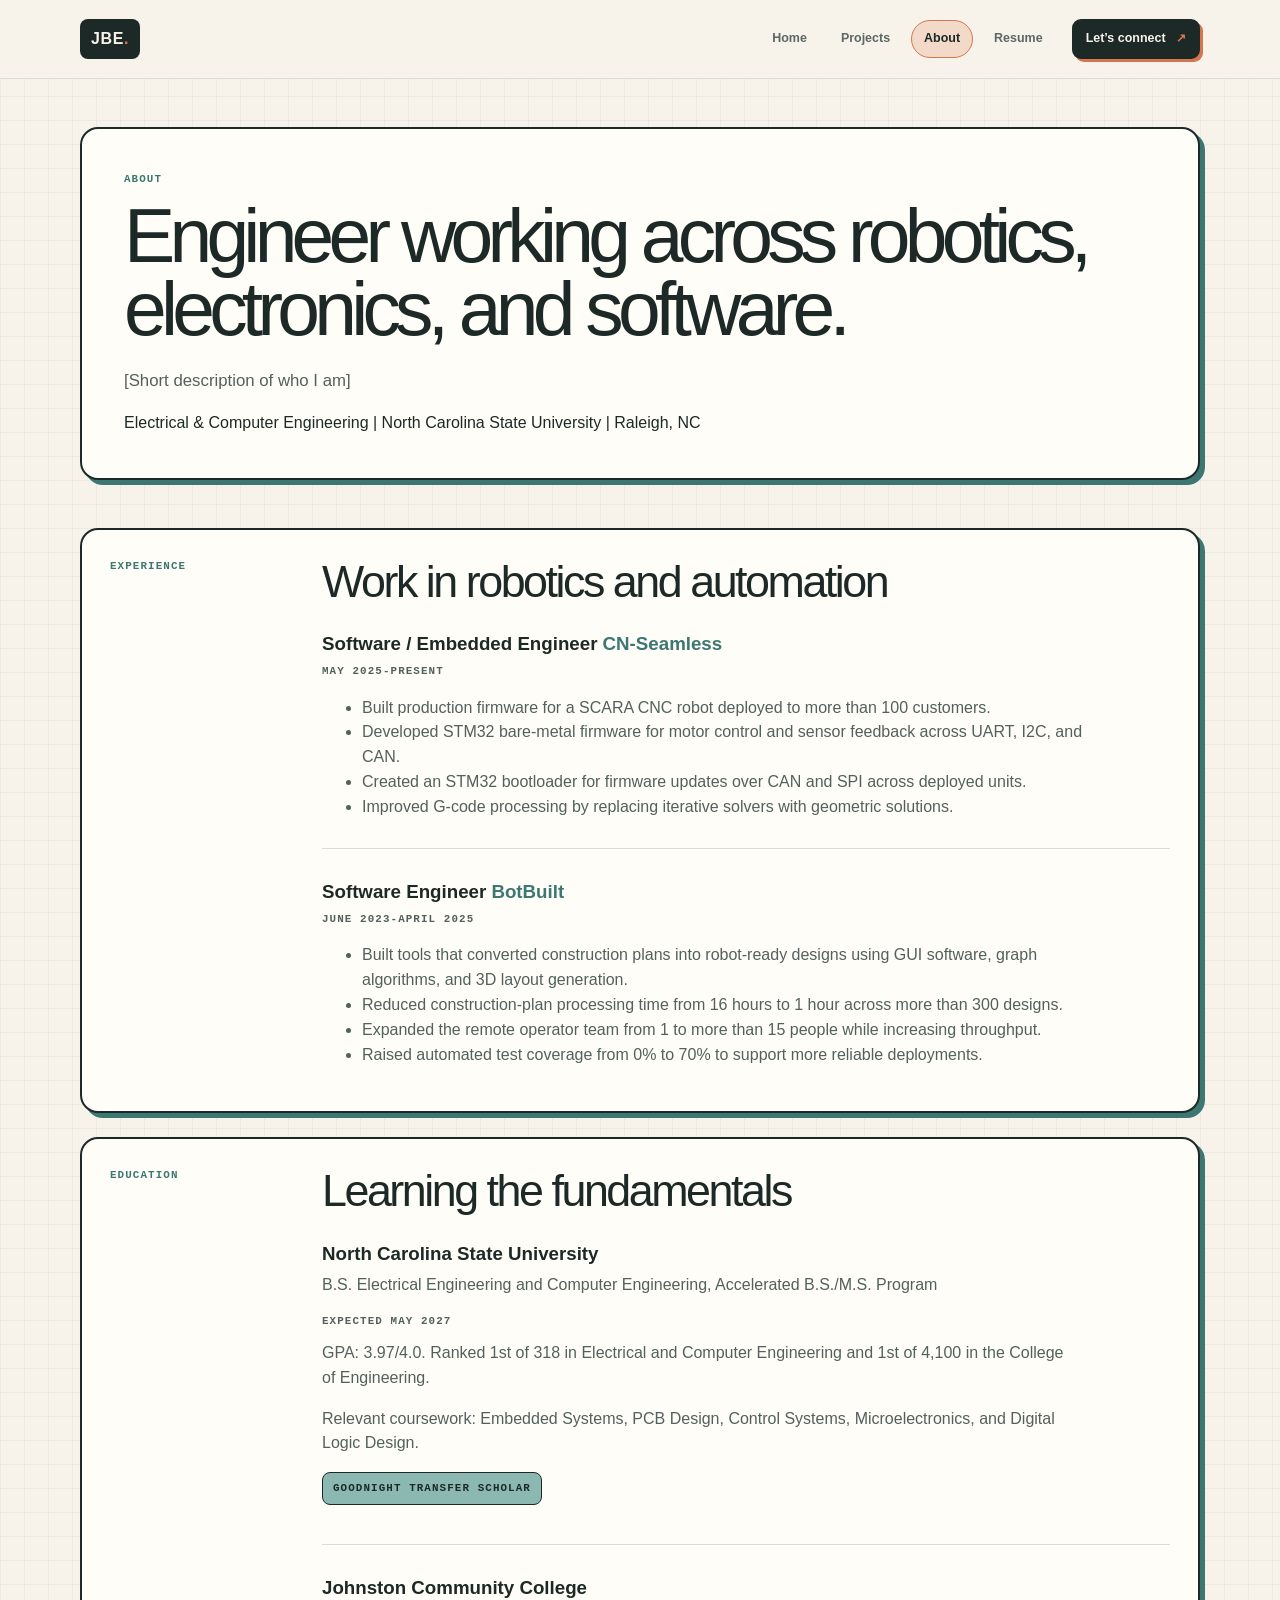
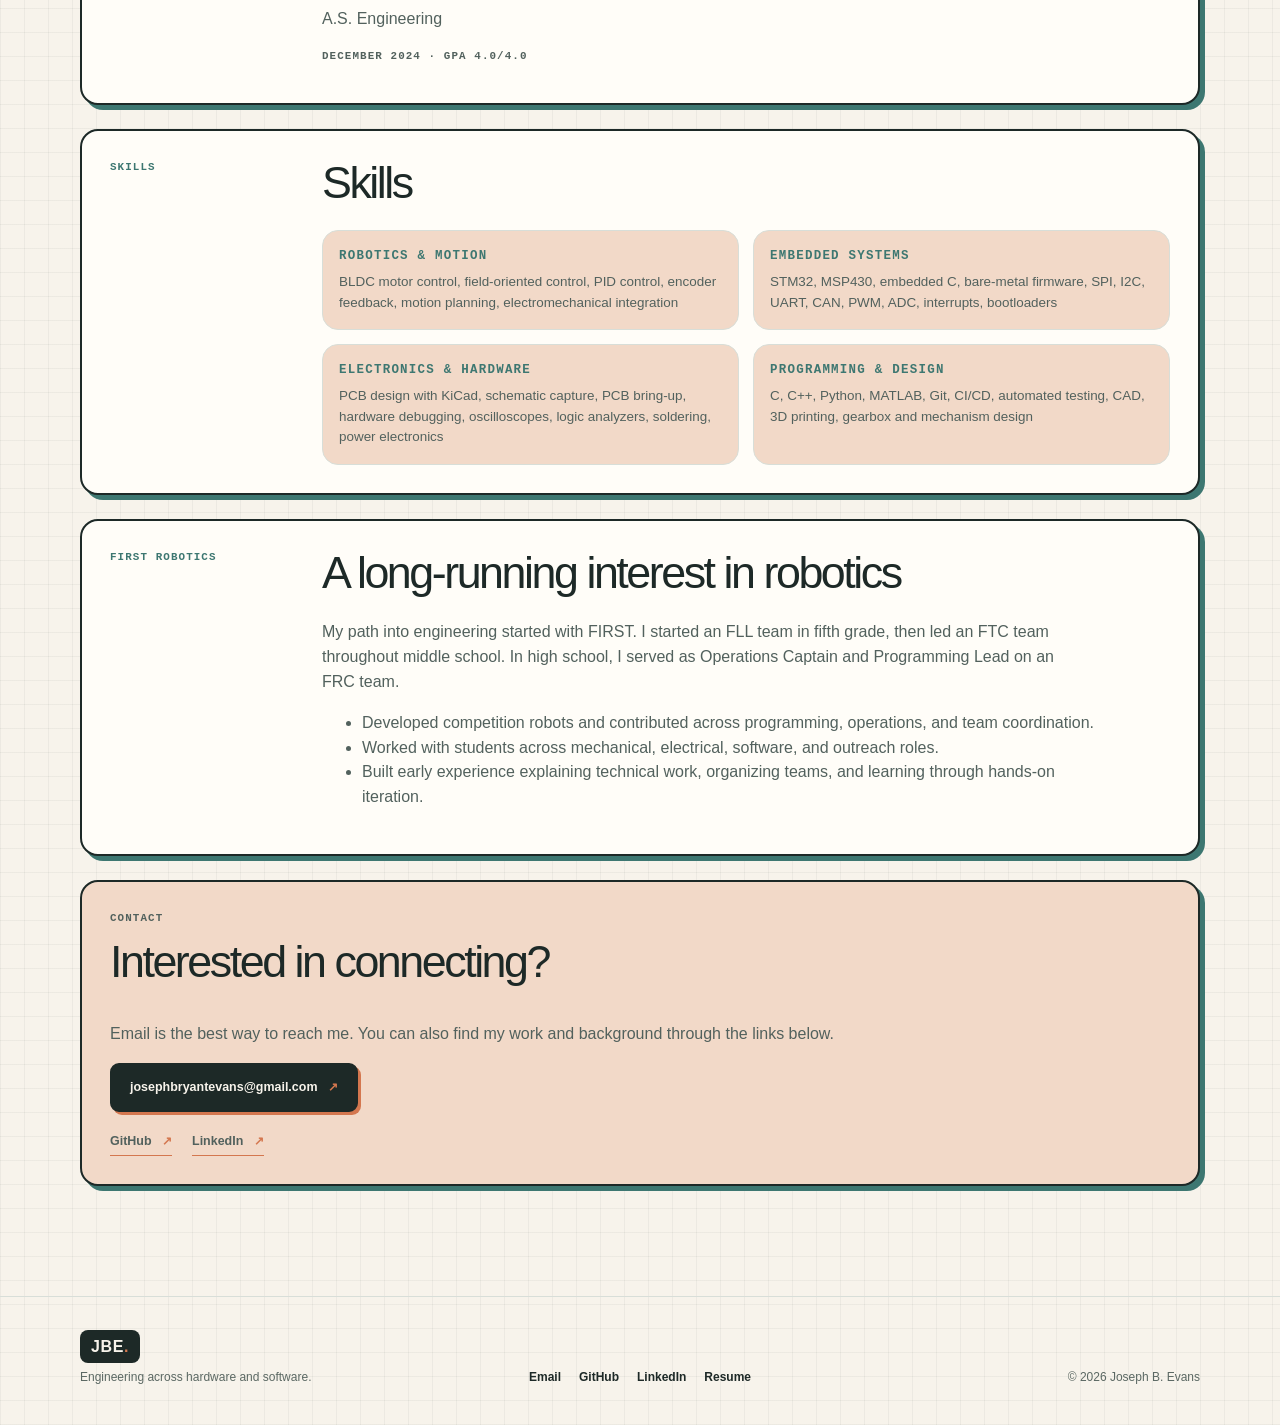
==== about.html @ 716dc521 "Portfolio website set up (minimal content)" ====
<!doctype html>
<html lang="en">
<head><meta charset="utf-8"><meta name="viewport" content="width=device-width, initial-scale=1"><meta name="description" content="About Joseph B. Evans, an engineer working across robotics, embedded systems, and electronics."><title>About | Joseph B. Evans</title><link rel="stylesheet" href="style.css"></head>
<body>
  <header class="site-header"><div class="container nav-wrap"><a class="wordmark" href="index.html">JBE<span>.</span></a><nav id="site-nav" class="site-nav"><a href="index.html">Home</a><a href="projects.html">Projects</a><a class="active" href="about.html">About</a><a href="resume.html">Resume</a><a class="nav-cta" href="about.html#contact">Let’s connect <span>↗</span></a></nav></div></header>
  <main>
    <section class="page-intro container about-header"><p class="page-label">About</p><h1>Engineer working across robotics, electronics, and software.</h1><p class="lede">[Short description of who I am]</p><div class="about-header-meta"><span>Electrical &amp; Computer Engineering  |  </span> North Carolina State University  |  <span> </span><span> Raleigh, NC </span></div></section>
    <section class="container about-layout">
      <section class="about-block about-experience"><div class="block-label">Experience</div><div><h2>Work in robotics and automation</h2><article><h3>Software / Embedded Engineer <span>CN-Seamless</span></h3><p class="block-date">May 2025-present</p><ul><li>Built production firmware for a SCARA CNC robot deployed to more than 100 customers.</li><li>Developed STM32 bare-metal firmware for motor control and sensor feedback across UART, I2C, and CAN.</li><li>Created an STM32 bootloader for firmware updates over CAN and SPI across deployed units.</li><li>Improved G-code processing by replacing iterative solvers with geometric solutions.</li></ul></article><article><h3>Software Engineer <span>BotBuilt</span></h3><p class="block-date">June 2023-April 2025</p><ul><li>Built tools that converted construction plans into robot-ready designs using GUI software, graph algorithms, and 3D layout generation.</li><li>Reduced construction-plan processing time from 16 hours to 1 hour across more than 300 designs.</li><li>Expanded the remote operator team from 1 to more than 15 people while increasing throughput.</li><li>Raised automated test coverage from 0% to 70% to support more reliable deployments.</li></ul></article></div></section>
      <section class="about-block about-education"><div class="block-label">Education</div><div><h2>Learning the fundamentals</h2><article><h3>North Carolina State University</h3><p>B.S. Electrical Engineering and Computer Engineering, Accelerated B.S./M.S. Program</p><p class="block-date">Expected May 2027</p><p>GPA: 3.97/4.0. Ranked 1st of 318 in Electrical and Computer Engineering and 1st of 4,100 in the College of Engineering.</p><p>Relevant coursework: Embedded Systems, PCB Design, Control Systems, Microelectronics, and Digital Logic Design.</p><p class="award-tag">Goodnight Transfer Scholar</p></article><article><h3>Johnston Community College</h3><p>A.S. Engineering</p><p class="block-date">December 2024 · GPA 4.0/4.0</p></article></div></section>
      <section class="about-block about-skills"><div class="block-label">Skills</div><div><h2>Skills</h2><div class="skill-groups"><div><h3>Robotics &amp; motion</h3><p>BLDC motor control, field-oriented control, PID control, encoder feedback, motion planning, electromechanical integration</p></div><div><h3>Embedded systems</h3><p>STM32, MSP430, embedded C, bare-metal firmware, SPI, I2C, UART, CAN, PWM, ADC, interrupts, bootloaders</p></div><div><h3>Electronics &amp; hardware</h3><p>PCB design with KiCad, schematic capture, PCB bring-up, hardware debugging, oscilloscopes, logic analyzers, soldering, power electronics</p></div><div><h3>Programming &amp; design</h3><p>C, C++, Python, MATLAB, Git, CI/CD, automated testing, CAD, 3D printing, gearbox and mechanism design</p></div></div></div></section>
      <section class="about-block about-first"><div class="block-label">FIRST Robotics</div><div><h2>A long-running interest in robotics</h2><p>My path into engineering started with FIRST. I started an FLL team in fifth grade, then led an FTC team throughout middle school. In high school, I served as Operations Captain and Programming Lead on an FRC team.</p><ul><li>Developed competition robots and contributed across programming, operations, and team coordination.</li><li>Worked with students across mechanical, electrical, software, and outreach roles.</li><li>Built early experience explaining technical work, organizing teams, and learning through hands-on iteration.</li></ul></div></section>
      <section class="contact-panel about-contact" id="contact"><p class="section-kicker">Contact</p><h2>Interested in connecting?</h2><p>Email is the best way to reach me. You can also find my work and background through the links below.</p><a class="button button-dark" href="mailto:josephbryantevans@gmail.com">josephbryantevans@gmail.com <span>↗</span></a><p class="contact-links"><a class="text-link" href="https://github.com/" rel="noreferrer">GitHub <span>↗</span></a><a class="text-link" href="https://www.linkedin.com/" rel="noreferrer">LinkedIn <span>↗</span></a></p></section>
    </section>
  </main>
  <footer class="site-footer"><div class="container footer-grid"><div><a class="wordmark" href="index.html">JBE<span>.</span></a><p>Engineering across hardware and software.</p></div><div class="footer-links"><a href="mailto:josephbryantevans@gmail.com">Email</a><a href="https://github.com/" rel="noreferrer">GitHub</a><a href="https://www.linkedin.com/" rel="noreferrer">LinkedIn</a><a href="resume.html">Resume</a></div><p class="copyright">© 2026 Joseph B. Evans</p></div></footer>
</body></html>
---- style.css ----
:root {
  --cream: #f7f3eb;
  --paper: #fffdf8;
  --ink: #1d2927;
  --muted: #5b6863;
  --line: #d8ded8;
  --orange: #d4774f;
  --orange-light: #f2d9c8;
  --turquoise: #8bb9b1;
  --turquoise-dark: #3d7771;
  --sans: "Helvetica Neue", Helvetica, Arial, sans-serif;
  --serif: Georgia, "Times New Roman", serif;
}

* { box-sizing: border-box; }
html { scroll-behavior: smooth; }
body {
  margin: 0;
  background: var(--cream);
  background-image:
    linear-gradient(rgba(107,119,114,.08) 1px, transparent 1px),
    linear-gradient(90deg, rgba(107,119,114,.08) 1px, transparent 1px);
  background-size: 24px 24px;
  color: var(--ink);
  font-family: var(--sans);
  line-height: 1.55;
}
a { color: inherit; text-decoration: none; }
img { display: block; max-width: 100%; }
.container { width: min(1120px, calc(100% - 48px)); margin: 0 auto; }

.site-header {
  border-bottom: 1px solid var(--line);
  background: var(--cream);
}
.nav-wrap {
  min-height: 78px;
  display: flex;
  align-items: center;
  justify-content: space-between;
}
.wordmark {
  background: var(--ink);
  border-radius: 8px;
  color: var(--cream);
  font-size: 1rem;
  font-weight: 800;
  letter-spacing: .04em;
  padding: 8px 11px;
}
.wordmark span { color: var(--orange); }
.site-nav { display: flex; align-items: center; gap: 8px; }
.site-nav a {
  color: var(--muted);
  border: 1px solid transparent;
  border-radius: 999px;
  font-size: .78rem;
  font-weight: 700;
  padding: 8px 12px;
}
.site-nav a:hover,
.site-nav .active {
  background: var(--orange-light);
  border-color: var(--orange);
  color: var(--ink);
}
.site-nav .nav-cta {
  background: var(--ink);
  border: 2px solid var(--ink);
  border-radius: 9px;
  color: var(--cream);
  box-shadow: 3px 3px 0 var(--orange);
  margin-left: 8px;
}
.nav-cta span,
.text-link span,
.button span { color: var(--orange); margin-left: 7px; }

h1, h2, h3, p { margin-top: 0; }
h1 {
  font-size: clamp(3rem, 6vw, 5.2rem);
  font-weight: 400;
  letter-spacing: -.075em;
  line-height: .96;
  margin-bottom: 22px;
}
h1 em {
  color: var(--orange);
  font-family: var(--serif);
  font-style: normal;
  font-weight: 700;
  letter-spacing: -.035em;
  margin-inline: .02em;
}
h2 {
  font-size: clamp(1.8rem, 3.5vw, 3rem);
  font-weight: 400;
  letter-spacing: -.055em;
  line-height: 1.05;
}
.lede { color: var(--muted); font-size: 1.05rem; max-width: 650px; }
.section-kicker,
.page-label,
.card-meta,
.visual-note,
.block-label,
.case-meta strong,
.block-date {
  color: var(--turquoise-dark);
  font-family: "Courier New", Courier, monospace;
  font-size: .68rem;
  font-weight: 700;
  letter-spacing: .1em;
  text-transform: uppercase;
}

.hero-reference {
  min-height: 0;
  display: flex;
  align-items: center;
  padding: 64px 0;
}
.hero-reference-content {
  display: grid;
  grid-template-columns: minmax(0, 1.08fr) minmax(320px, .92fr);
  gap: 7%;
  align-items: center;
}
.hero-reference-kicker {
  color: var(--muted);
  font-family: "Courier New", Courier, monospace;
  font-size: .68rem;
  font-weight: 700;
  letter-spacing: .1em;
  margin-bottom: 18px;
  text-transform: uppercase;
}
.status-dot {
  display: inline-block;
  width: 7px;
  height: 7px;
  margin-right: 8px;
  border-radius: 50%;
  background: var(--turquoise-dark);
}
.hero-reference h1 {
  max-width: 760px;
  font-size: clamp(3.4rem, 6.4vw, 5.8rem);
}
.hero-role {
  color: var(--orange);
  font-family: var(--serif);
  font-size: clamp(1.6rem, 3vw, 2.5rem);
  font-weight: 700;
  margin: -8px 0 18px;
}
.hero-reference-lede { color: var(--muted); max-width: 650px; }
.hero-reference-media {
  background: var(--paper);
  border: 2px solid var(--ink);
  border-radius: 18px;
  box-shadow: 6px 6px 0 var(--orange);
  height: 300px;
  width: 100%;
  max-width: 300px;
  justify-self: start;
  overflow: hidden;
  padding: 10px;
}
.hero-profile-photo img {
  width: 100%;
  height: 100%;
  border: 1px solid var(--ink);
  border-radius: 10px;
  object-fit: cover;
  object-position: center;
}
.hero-reference-image {
  width: 100%;
  height: 100%;
  border: 1px solid var(--ink);
  border-radius: 12px;
  object-fit: cover;
  filter: sepia(.12) saturate(.82) contrast(.96) brightness(.97);
}
.hero-actions { display: flex; align-items: center; gap: 24px; margin-top: 30px; }
.button {
  display: inline-block;
  border-radius: 9px;
  font-size: .78rem;
  font-weight: 700;
  padding: 13px 18px;
}
.button-dark {
  background: var(--ink);
  border: 2px solid var(--ink);
  color: var(--cream);
  box-shadow: 3px 3px 0 var(--orange);
}
.text-link {
  border-bottom: 1px solid var(--orange);
  font-size: .78rem;
  font-weight: 700;
  padding-bottom: 4px;
}

.home-overview {
  width: min(1120px, calc(100% - 48px));
  margin: 0 auto 20px;
  padding: 34px 38px;
  background: var(--paper);
  border: 2px solid var(--ink);
  border-radius: 18px;
  box-shadow: 5px 5px 0 var(--turquoise-dark);
}
.home-overview-grid {
  width: 100%;
  display: grid;
  grid-template-columns: 180px 1fr;
  gap: 32px;
  align-items: start;
}
.home-overview-grid > div > p {
  max-width: 760px;
  color: var(--muted);
  margin-bottom: 0;
}
.home-overview-grid .hero-actions {
  margin-top: 22px;
}

.intro-strip {
  background: transparent;
  border-top: 1px solid var(--line);
  border-bottom: 1px solid var(--line);
  border-radius: 0;
  width: min(1120px, calc(100% - 48px));
  margin: 0 auto;
  padding: 48px 0;
  box-shadow: none;
}
.intro-grid {
  display: grid;
  grid-template-columns: .5fr 1.25fr 1fr;
  gap: 44px;
  align-items: start;
}
.intro-grid h2 { font-size: clamp(1.8rem, 3vw, 2.7rem); margin: 0; }
.intro-grid p { color: var(--muted); font-size: 1rem; margin: 0; }
.interest-tags { display: flex; flex-wrap: wrap; gap: 8px; }
.interest-tags span {
  background: var(--paper);
  border: 1px solid var(--ink);
  border-radius: 999px;
  font-family: "Courier New", Courier, monospace;
  font-size: .64rem;
  font-weight: 700;
  padding: 8px 10px;
}

.section { padding: 90px 0; }
.section-heading {
  display: flex;
  align-items: end;
  justify-content: space-between;
  margin-bottom: 28px;
}
.section-heading h2 { margin: 8px 0 0; }
.view-all-button {
  border-radius: 10px;
  padding: 15px 20px;
  font-size: .82rem;
}
.featured {
  background: var(--paper);
  border: 2px solid var(--ink);
  border-radius: 18px;
  box-shadow: 6px 6px 0 var(--orange);
  margin-top: 0;
  padding: 38px;
}
.featured .project-grid {
  display: grid;
  grid-template-columns: 1fr;
  gap: 26px;
}
.featured .project-card {
  display: grid;
  grid-template-columns: minmax(240px, 1.15fr) minmax(260px, .85fr);
  gap: 26px;
  align-items: center;
  min-height: 270px;
  padding: 14px;
}
.featured .project-visual {
  grid-row: 1 / 4;
  height: 240px;
  padding: 0;
  border-radius: 14px;
}
.project-card {
  display: block;
  background: var(--paper);
  border: 2px solid var(--ink);
  border-radius: 16px;
  box-shadow: 4px 4px 0 var(--turquoise-dark);
  padding: 12px;
}
.project-card:hover h3 { color: var(--orange); }
.project-visual {
  height: 260px;
  overflow: hidden;
  position: relative;
  border: 1px solid var(--ink);
  border-radius: 12px;
  background: var(--turquoise);
}
.project-cover-image {
  width: 100%;
  height: 100%;
  object-fit: cover;
  filter: sepia(.12) saturate(.82) contrast(.96) brightness(.97);
}
.card-meta {
  display: flex;
  justify-content: space-between;
  margin: 0;
}
.project-card h3 {
  font-size: 1.5rem;
  letter-spacing: -.04em;
  margin: 10px 0 6px;
}
.project-card h3 span { color: var(--orange); float: right; }
.project-card p { color: var(--muted); font-size: .88rem; margin-bottom: 0; }

.resume-strip {
  background: var(--orange-light);
  border: 2px solid var(--ink);
  border-radius: 18px;
  box-shadow: 6px 6px 0 var(--turquoise-dark);
  margin: 0 24px;
  padding: 38px 0;
}
.resume-grid {
  display: grid;
  grid-template-columns: .55fr 1.45fr auto;
  gap: 30px;
  align-items: center;
}
.about-resume { margin: 0; }
.resume-grid h2 { margin: 0; }
.resume-grid p { color: var(--ink); margin: 0; }

.experience-callout {
  background: transparent;
  color: var(--ink);
  border: 0;
  border-top: 1px solid var(--line);
  border-bottom: 1px solid var(--line);
  border-radius: 0;
  width: min(1120px, calc(100% - 48px));
  margin: 72px auto 0;
  padding: 48px 0;
  box-shadow: none;
}
.callout-grid {
  display: grid;
  grid-template-columns: .5fr 1fr 1.25fr auto;
  gap: 50px;
  align-items: start;
}
.callout-grid .section-kicker { color: var(--turquoise-dark); }
.callout-grid h2 { font-size: clamp(1.8rem, 3vw, 2.7rem); margin: 0; }
.callout-grid p { color: var(--muted); max-width: 700px; margin: 0; }
.callout-grid .text-link { white-space: nowrap; }

.site-footer {
  border-top: 1px solid var(--line);
  padding: 38px 0;
}
.footer-grid {
  display: grid;
  grid-template-columns: 1fr auto 1fr;
  align-items: end;
}
.footer-grid p { color: var(--muted); font-size: .75rem; margin: 8px 0 0; }
.footer-links { display: flex; gap: 18px; }
.footer-links a { font-size: .75rem; font-weight: 700; }
.copyright { text-align: right; }

.page-intro {
  background: var(--paper);
  border: 2px solid var(--ink);
  border-radius: 18px;
  box-shadow: 5px 5px 0 var(--turquoise-dark);
  margin-top: 48px;
  padding: 42px;
}
.page-intro h1 { max-width: none; font-size: clamp(3rem, 6vw, 5.6rem); }
.page-intro .lede { max-width: 760px; }

.project-list-large {
  display: grid;
  grid-template-columns: 1fr;
  gap: 38px;
  padding: 48px 0 110px;
}
.project-list-large .project-card { grid-column: 1 / -1; padding: 14px; }
.project-list-large .project-visual { height: 400px; padding: 0; }
.project-list-large .project-card h3 { font-size: clamp(1.7rem, 3vw, 2.4rem); }

.about-layout { display: grid; gap: 24px; padding: 48px 0 110px; }
.about-block {
  background: var(--paper);
  border: 2px solid var(--ink);
  border-radius: 16px;
  box-shadow: 4px 4px 0 var(--turquoise-dark);
  display: grid;
  grid-template-columns: 180px 1fr;
  gap: 32px;
  padding: 28px;
}
.about-block:nth-child(even) { box-shadow: 4px 4px 0 var(--orange); }
.about-block h2 { margin-bottom: 24px; }
.about-block h3 { margin-bottom: 5px; }
.about-block h3 span { color: var(--turquoise-dark); }
.about-block p, .about-block li { color: var(--muted); max-width: 750px; }
.about-block article + article { border-top: 1px solid var(--line); margin-top: 28px; padding-top: 28px; }
.block-date { color: var(--orange); }
.award-tag {
  display: inline-block;
  background: var(--turquoise);
  border: 1px solid var(--ink);
  border-radius: 8px;
  color: var(--ink) !important;
  padding: 7px 10px;
  font-family: "Courier New", Courier, monospace;
  font-size: .68rem;
  font-weight: 700;
  text-transform: uppercase;
}
.skill-groups { display: grid; grid-template-columns: 1fr 1fr; gap: 14px; }
.skill-groups > div {
  background: var(--orange-light);
  border: 1px solid var(--line);
  border-radius: 12px;
  padding: 16px;
}
.skill-groups h3 { font-size: .78rem; font-family: "Courier New", Courier, monospace; text-transform: uppercase; }
.skill-groups p { font-size: .84rem; margin: 0; }
.contact-panel {
  background: var(--orange-light);
  border: 2px solid var(--ink);
  border-radius: 16px;
  box-shadow: 4px 4px 0 var(--turquoise-dark);
  padding: 28px;
}
.contact-panel p { color: var(--muted); }
.contact-links { display: flex; gap: 20px; margin: 20px 0 0; }

.case-header { background: var(--paper); border: 2px solid var(--ink); border-radius: 18px; box-shadow: 5px 5px 0 var(--turquoise-dark); margin-top: 48px; padding: 38px 42px; }
.case-header h1 { max-width: none; }
.case-header .lede { max-width: 760px; }
.case-meta { display: flex; flex-wrap: wrap; gap: 24px; border-top: 1px solid var(--line); margin-top: 24px; padding-top: 20px; }
.case-meta div { min-width: 150px; border-left: 1px solid var(--line); padding-left: 12px; }
.case-meta strong, .case-meta span { display: block; }
.case-meta span { color: var(--muted); font-size: .72rem; margin-top: 3px; }
.project-page-main { display: grid; gap: 32px; padding: 48px 0 110px; }
.project-case-header { margin: 0; }
.project-case-media {
  height: 520px;
  background: var(--paper);
  border: 2px solid var(--ink);
  border-radius: 16px;
  box-shadow: 5px 5px 0 var(--orange);
  overflow: hidden;
  padding: 12px;
}
.project-case-media .project-cover-image {
  height: 100%;
  border: 1px solid var(--ink);
  border-radius: 10px;
  object-fit: cover;
}
.project-case-content {
  display: grid;
  grid-template-columns: minmax(0, 1fr);
  gap: 0;
}
.case-aside {
  align-self: start;
  background: var(--turquoise);
  border: 2px solid var(--ink);
  border-radius: 14px;
  padding: 22px;
}
.case-aside p { color: var(--ink); }
.project-case-body {
  background: var(--paper);
  border: 2px solid var(--ink);
  border-radius: 16px;
  padding: 28px;
}
.project-case-body section + section { border-top: 1px solid var(--line); margin-top: 24px; padding-top: 24px; }
.project-case-body h2 { font-size: 1.8rem; margin-bottom: 10px; }
.project-case-body p { color: var(--muted); max-width: 760px; }
.placeholder { border: 1px dashed var(--muted); border-radius: 12px; color: var(--muted); padding: 18px; }
.resume-viewer {
  aspect-ratio: 612 / 792;
  height: auto;
  max-width: 816px;
  margin: 48px auto 110px;
  overflow: hidden;
  background: var(--paper);
  border: 2px solid var(--ink);
  border-radius: 16px;
  box-shadow: 6px 6px 0 var(--orange);
  padding: 12px;
}
.resume-viewer iframe {
  width: 100%;
  height: 100%;
  border: 1px solid var(--ink);
  border-radius: 8px;
}

@media (max-width: 760px) {
  body { overflow-x: hidden; }
  .container { width: min(100% - 36px, 560px); }
  .nav-wrap {
    min-height: 68px;
    align-items: flex-start;
    flex-direction: column;
    gap: 18px;
    padding: 14px 0;
  }
  .site-nav { gap: 2px; }
  .site-nav a { font-size: .68rem; padding: 7px 8px; }
  .site-nav .nav-cta { margin-left: 2px; }
  .hero-reference { min-height: 0; padding: 55px 0 65px; }
  .hero-reference-content { display: block; }
  .hero-reference-media {
    height: 300px;
    margin-top: 38px;
    max-width: 300px;
  }
  .hero-reference h1 { font-size: clamp(2.7rem, 13vw, 4.2rem); }
  .hero-actions { flex-wrap: wrap; gap: 18px; }
  .intro-strip, .resume-strip, .experience-callout { margin-left: 9px; margin-right: 9px; }
  .intro-grid, .resume-grid, .callout-grid { display: block; }
  .intro-grid > * + *, .resume-grid > * + *, .callout-grid > * + * { margin-top: 22px; }
  .section { padding: 70px 0; }
  .section-heading { align-items: start; display: block; }
  .view-all-button { margin-top: 18px; }
  .featured .project-card { display: block; min-height: 0; }
  .featured .project-visual { height: 220px; margin-bottom: 16px; }
  .project-list-large .project-visual { height: 300px; }
  .page-intro { margin-top: 28px; padding: 28px; }
  .page-intro h1 { font-size: clamp(2.7rem, 12vw, 4.2rem); }
  .about-block { display: block; padding: 24px; }
  .about-block .block-label { margin-bottom: 22px; }
  .skill-groups { grid-template-columns: 1fr; }
  .footer-grid { display: block; }
  .footer-links { margin: 20px 0; }
  .copyright { text-align: left; }
  .project-case-content { display: block; }
  .project-case-media { height: 300px; }
  .case-aside { margin-bottom: 24px; }
  .case-meta { display: grid; grid-template-columns: 1fr 1fr; }
  .case-header,
  .project-case-body { padding: 24px; }
  .resume-viewer { margin-top: 28px; padding: 8px; }
}

/* Shared component normalization */
:root {
  --panel-radius: 18px;
  --card-radius: 16px;
  --small-radius: 10px;
  --shadow-turquoise: 5px 5px 0 var(--turquoise-dark);
  --shadow-orange: 5px 5px 0 var(--orange);
}

.nav-wrap,
.resume-strip,
.page-intro,
.case-header,
.project-case-media,
.project-case-body,
.about-block,
.contact-panel,
.resume-viewer {
  border-radius: var(--panel-radius);
}

.project-card,
.project-visual,
.project-list-large .project-visual,
.featured .project-visual,
.hero-reference-media,
.skill-groups > div {
  border-radius: var(--card-radius);
}

.project-list-large .project-card,
.featured .project-card,
.project-case-body,
.about-block,
.contact-panel,
.resume-viewer {
  border: 2px solid var(--ink);
}

.page-intro,
.case-header {
  box-shadow: var(--shadow-turquoise);
}

.project-case-media,
.resume-viewer {
  box-shadow: var(--shadow-orange);
}

.project-card,
.about-block,
.project-case-body {
  box-shadow: var(--shadow-turquoise);
}

.about-block:nth-child(even),
.contact-panel {
  box-shadow: var(--shadow-turquoise);
}

.project-visual,
.featured .project-visual,
.project-list-large .project-visual,
.hero-reference-media,
.project-case-media {
  border: 2px solid var(--ink);
}

.project-cover-image,
.hero-reference-image,
.project-case-media .project-cover-image,
.resume-viewer iframe {
  border-radius: var(--small-radius);
}

.section-kicker,
.page-label,
.block-label,
.card-meta,
.visual-note,
.case-meta strong,
.block-date,
.hero-reference-kicker,
.skill-groups h3,
.award-tag {
  color: var(--turquoise-dark);
  font-family: "Courier New", Courier, monospace;
  letter-spacing: .1em;
}

.project-card p,
.project-case-body p,
.about-block p,
.about-block li,
.skill-groups p,
.lede,
.contact-panel p {
  color: #52615d;
}

@media (max-width: 760px) {
  .nav-wrap {
    gap: 10px;
  }
  .site-nav {
    flex-wrap: wrap;
    justify-content: flex-end;
  }
  .site-nav a {
    font-size: .62rem;
    padding: 6px 7px;
  }
  .site-nav .nav-cta {
    margin-left: 0;
  }
  .intro-strip,
  .experience-callout,
  .resume-strip {
    width: calc(100% - 18px);
  }
}

@media (max-width: 430px) {
  .container { width: calc(100% - 28px); }
  .site-nav { width: 100%; justify-content: flex-start; }
  .site-nav a { padding-inline: 6px; }
  .site-nav .nav-cta { margin-left: 0; }
  .hero-reference { padding-top: 38px; }
  .hero-reference-media { width: 100%; }
  .featured { padding: 24px 18px; }
  .featured .project-card,
  .project-list-large .project-card { padding: 10px; }
  .project-list-large { padding-top: 28px; }
  .project-list-large .project-visual { height: 230px; }
  .case-meta { grid-template-columns: 1fr; gap: 14px; }
  .resume-viewer { width: calc(100% - 28px); }
}
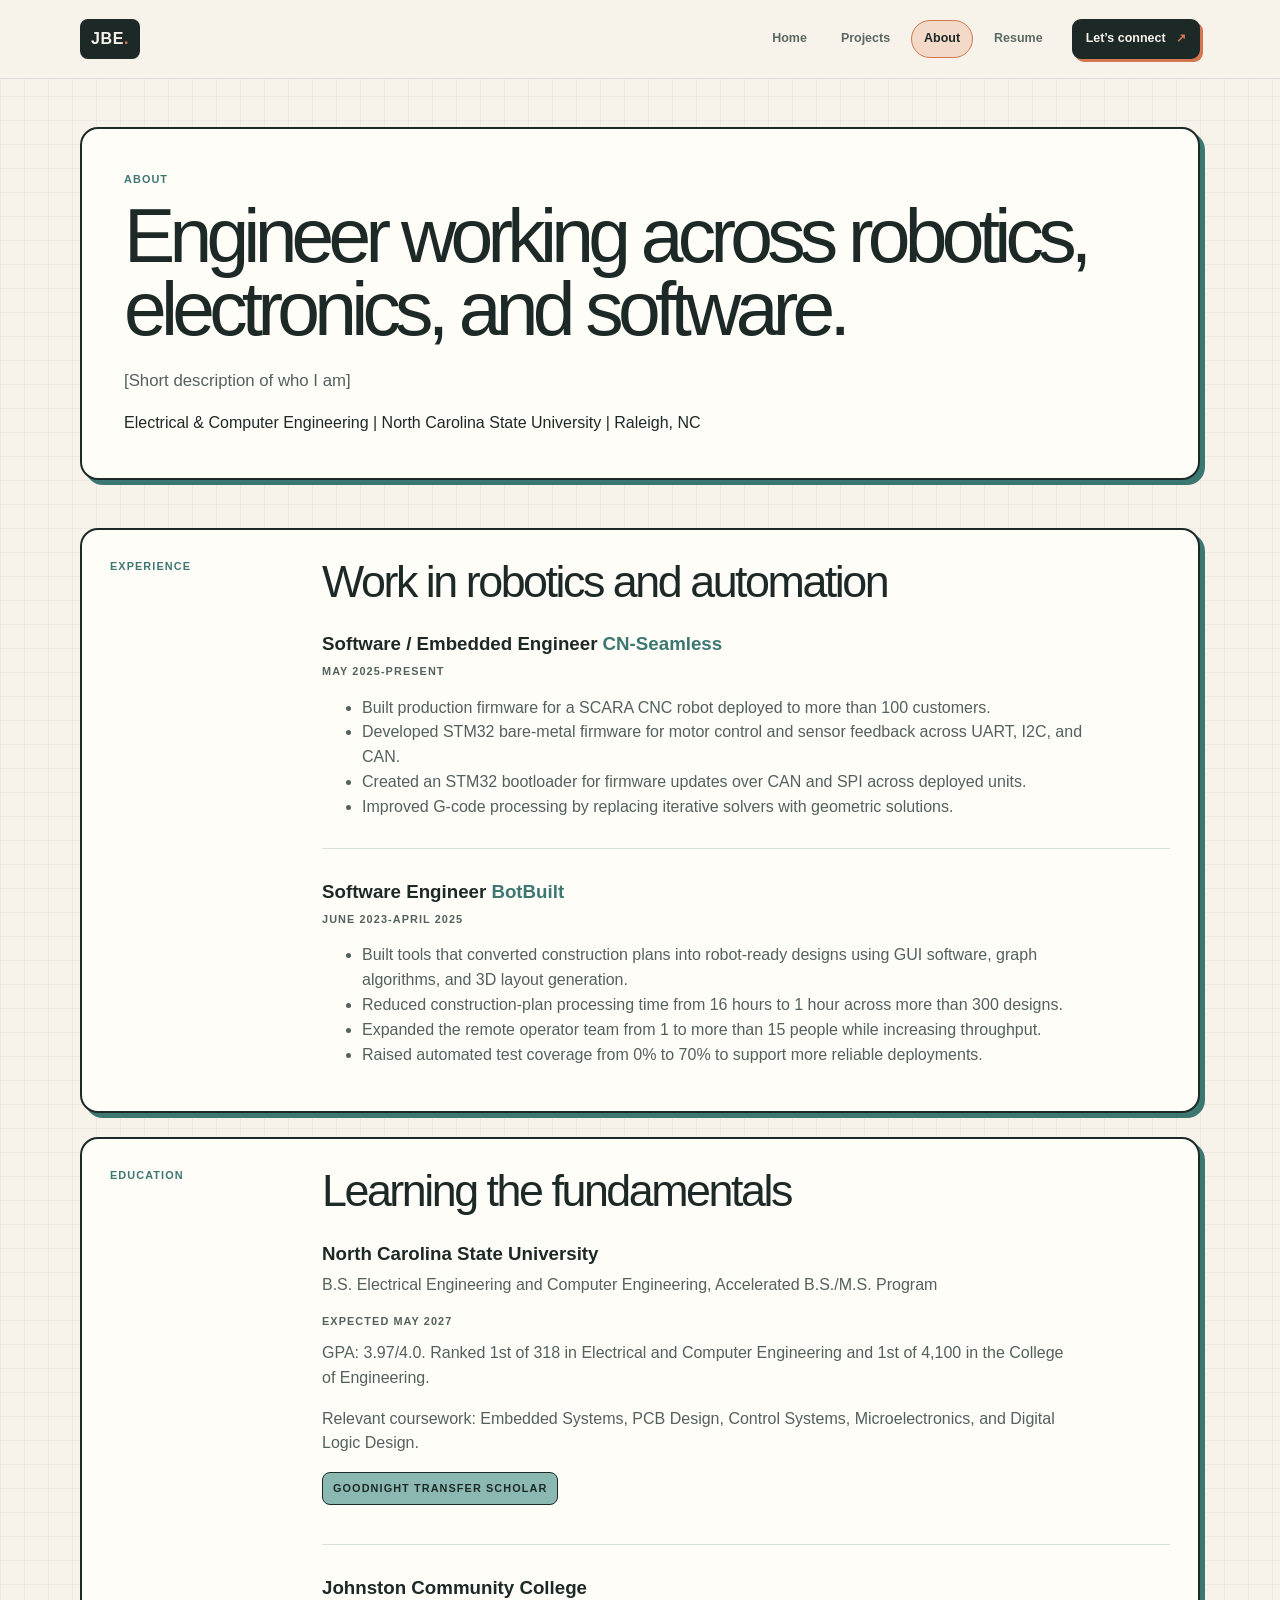
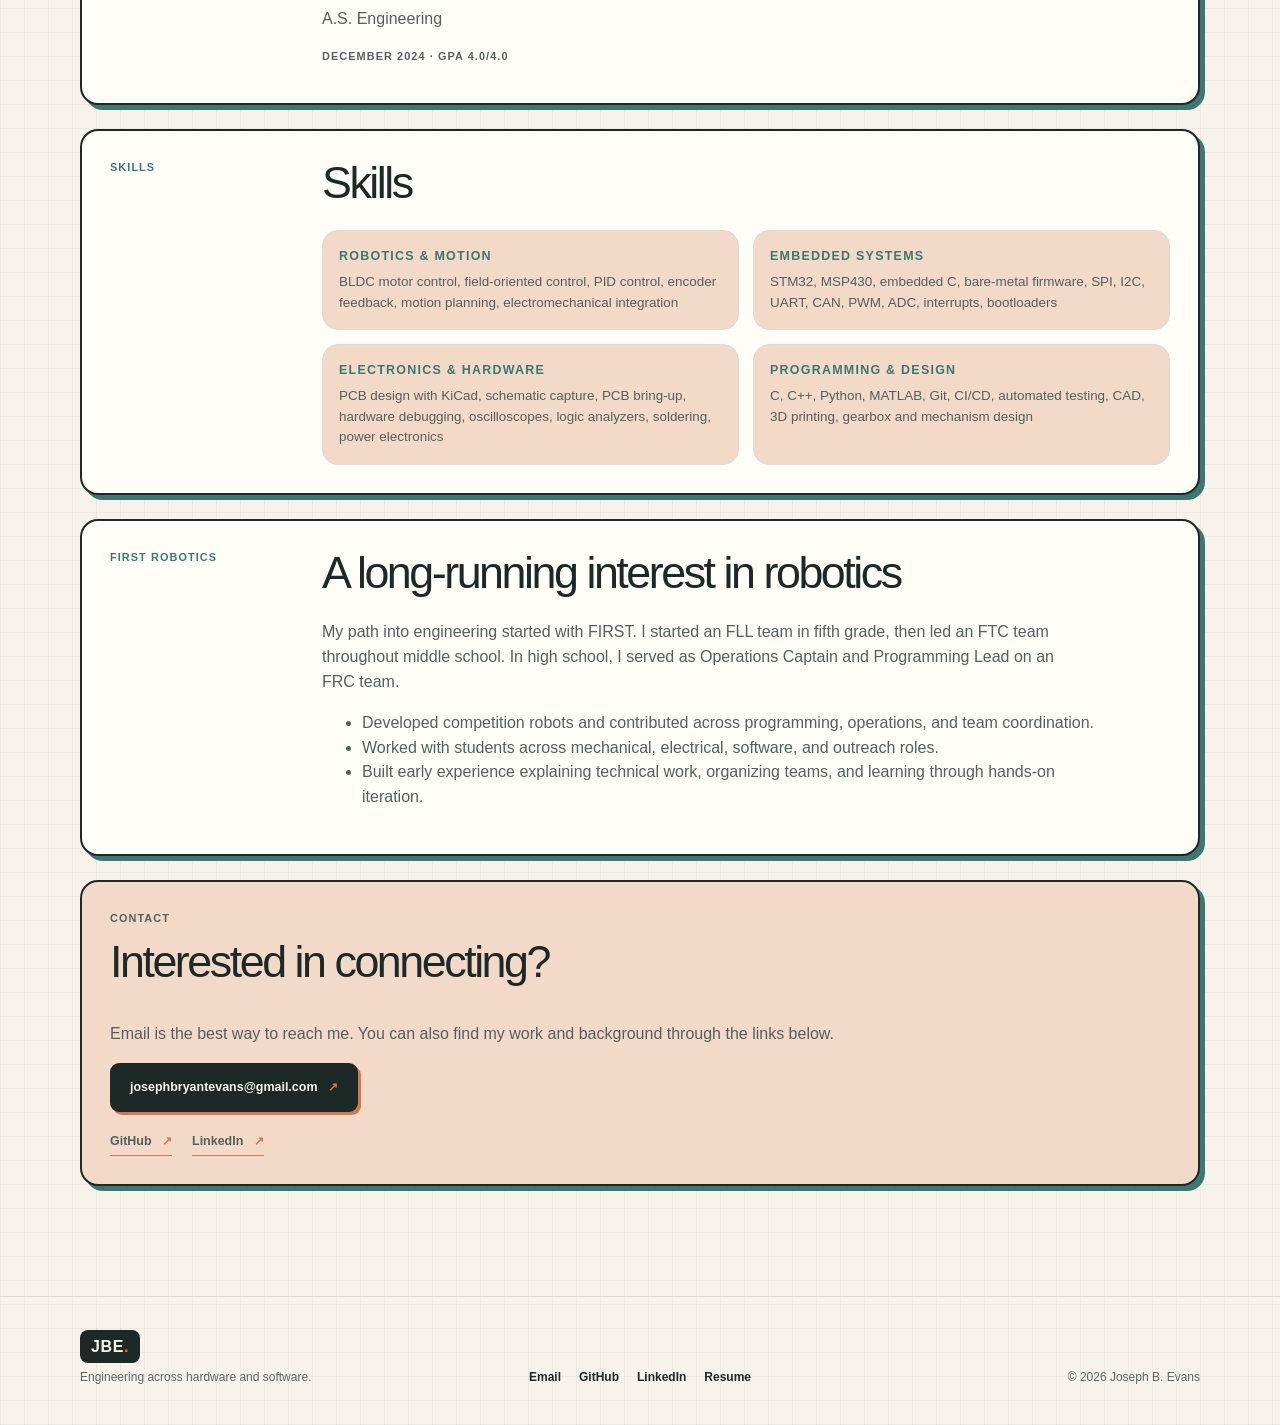
==== commit a627e3e7: "made projects content created from a json file" ====
--- a/about.html
+++ b/about.html
@@ -1,6 +1,6 @@
 <!doctype html>
 <html lang="en">
-<head><meta charset="utf-8"><meta name="viewport" content="width=device-width, initial-scale=1"><meta name="description" content="About Joseph B. Evans, an engineer working across robotics, embedded systems, and electronics."><title>About | Joseph B. Evans</title><link rel="stylesheet" href="style.css"></head>
+<head><meta charset="utf-8"><meta name="viewport" content="width=device-width, initial-scale=1"><meta name="description" content="About Joseph B. Evans, an engineer working across robotics, embedded systems, firmware, and electronics."><link rel="canonical" href="https://jobottherobot.github.io/about.html"><meta name="robots" content="index, follow"><meta property="og:type" content="profile"><meta property="og:title" content="About | Joseph B. Evans"><meta property="og:description" content="Engineering experience, education, skills, and robotics background."><meta property="og:url" content="https://jobottherobot.github.io/about.html"><title>About | Joseph B. Evans</title><link rel="stylesheet" href="style.css"></head>
 <body>
   <header class="site-header"><div class="container nav-wrap"><a class="wordmark" href="index.html">JBE<span>.</span></a><nav id="site-nav" class="site-nav"><a href="index.html">Home</a><a href="projects.html">Projects</a><a class="active" href="about.html">About</a><a href="resume.html">Resume</a><a class="nav-cta" href="about.html#contact">Let’s connect <span>↗</span></a></nav></div></header>
   <main>
--- a/style.css
+++ b/style.css
@@ -8,8 +8,8 @@
   --orange-light: #f2d9c8;
   --turquoise: #8bb9b1;
   --turquoise-dark: #3d7771;
-  --sans: "Helvetica Neue", Helvetica, Arial, sans-serif;
-  --serif: Georgia, "Times New Roman", serif;
+  --sans: "Helvetica Neue", Helvetica, sans-serif;
+  --serif: Georgia, serif;
 }
 
 * { box-sizing: border-box; }
@@ -107,7 +107,7 @@
 .case-meta strong,
 .block-date {
   color: var(--turquoise-dark);
-  font-family: "Courier New", Courier, monospace;
+  font-family: var(--sans);
   font-size: .68rem;
   font-weight: 700;
   letter-spacing: .1em;
@@ -128,7 +128,7 @@
 }
 .hero-reference-kicker {
   color: var(--muted);
-  font-family: "Courier New", Courier, monospace;
+  font-family: var(--sans);
   font-size: .68rem;
   font-weight: 700;
   letter-spacing: .1em;
@@ -252,7 +252,7 @@
   background: var(--paper);
   border: 1px solid var(--ink);
   border-radius: 999px;
-  font-family: "Courier New", Courier, monospace;
+  font-family: var(--sans);
   font-size: .64rem;
   font-weight: 700;
   padding: 8px 10px;
@@ -435,7 +435,7 @@
   border-radius: 8px;
   color: var(--ink) !important;
   padding: 7px 10px;
-  font-family: "Courier New", Courier, monospace;
+  font-family: var(--sans);
   font-size: .68rem;
   font-weight: 700;
   text-transform: uppercase;
@@ -447,7 +447,7 @@
   border-radius: 12px;
   padding: 16px;
 }
-.skill-groups h3 { font-size: .78rem; font-family: "Courier New", Courier, monospace; text-transform: uppercase; }
+.skill-groups h3 { font-size: .78rem; font-family: var(--sans); text-transform: uppercase; }
 .skill-groups p { font-size: .84rem; margin: 0; }
 .contact-panel {
   background: var(--orange-light);
@@ -482,6 +482,38 @@
   border: 1px solid var(--ink);
   border-radius: 10px;
   object-fit: cover;
+}
+.project-gallery {
+  display: grid;
+  grid-template-columns: repeat(2, minmax(0, 1fr));
+  gap: 24px;
+}
+.project-gallery-item {
+  margin: 0;
+  overflow: hidden;
+  background: var(--paper);
+  border: 2px solid var(--ink);
+  border-radius: 16px;
+  box-shadow: 5px 5px 0 var(--turquoise-dark);
+}
+.project-gallery-item img {
+  width: 100%;
+  height: 360px;
+  border-bottom: 1px solid var(--ink);
+  object-fit: cover;
+}
+.project-gallery-item video {
+  width: 100%;
+  height: 360px;
+  display: block;
+  border-bottom: 1px solid var(--ink);
+  background: var(--ink);
+  object-fit: contain;
+}
+.project-gallery-item figcaption {
+  color: var(--muted);
+  font-size: .88rem;
+  padding: 14px 16px;
 }
 .project-case-content {
   display: grid;
@@ -566,6 +598,7 @@
   .copyright { text-align: left; }
   .project-case-content { display: block; }
   .project-case-media { height: 300px; }
+  .project-gallery { grid-template-columns: 1fr; }
   .case-aside { margin-bottom: 24px; }
   .case-meta { display: grid; grid-template-columns: 1fr 1fr; }
   .case-header,
@@ -659,7 +692,7 @@
 .skill-groups h3,
 .award-tag {
   color: var(--turquoise-dark);
-  font-family: "Courier New", Courier, monospace;
+  font-family: var(--sans);
   letter-spacing: .1em;
 }
 
